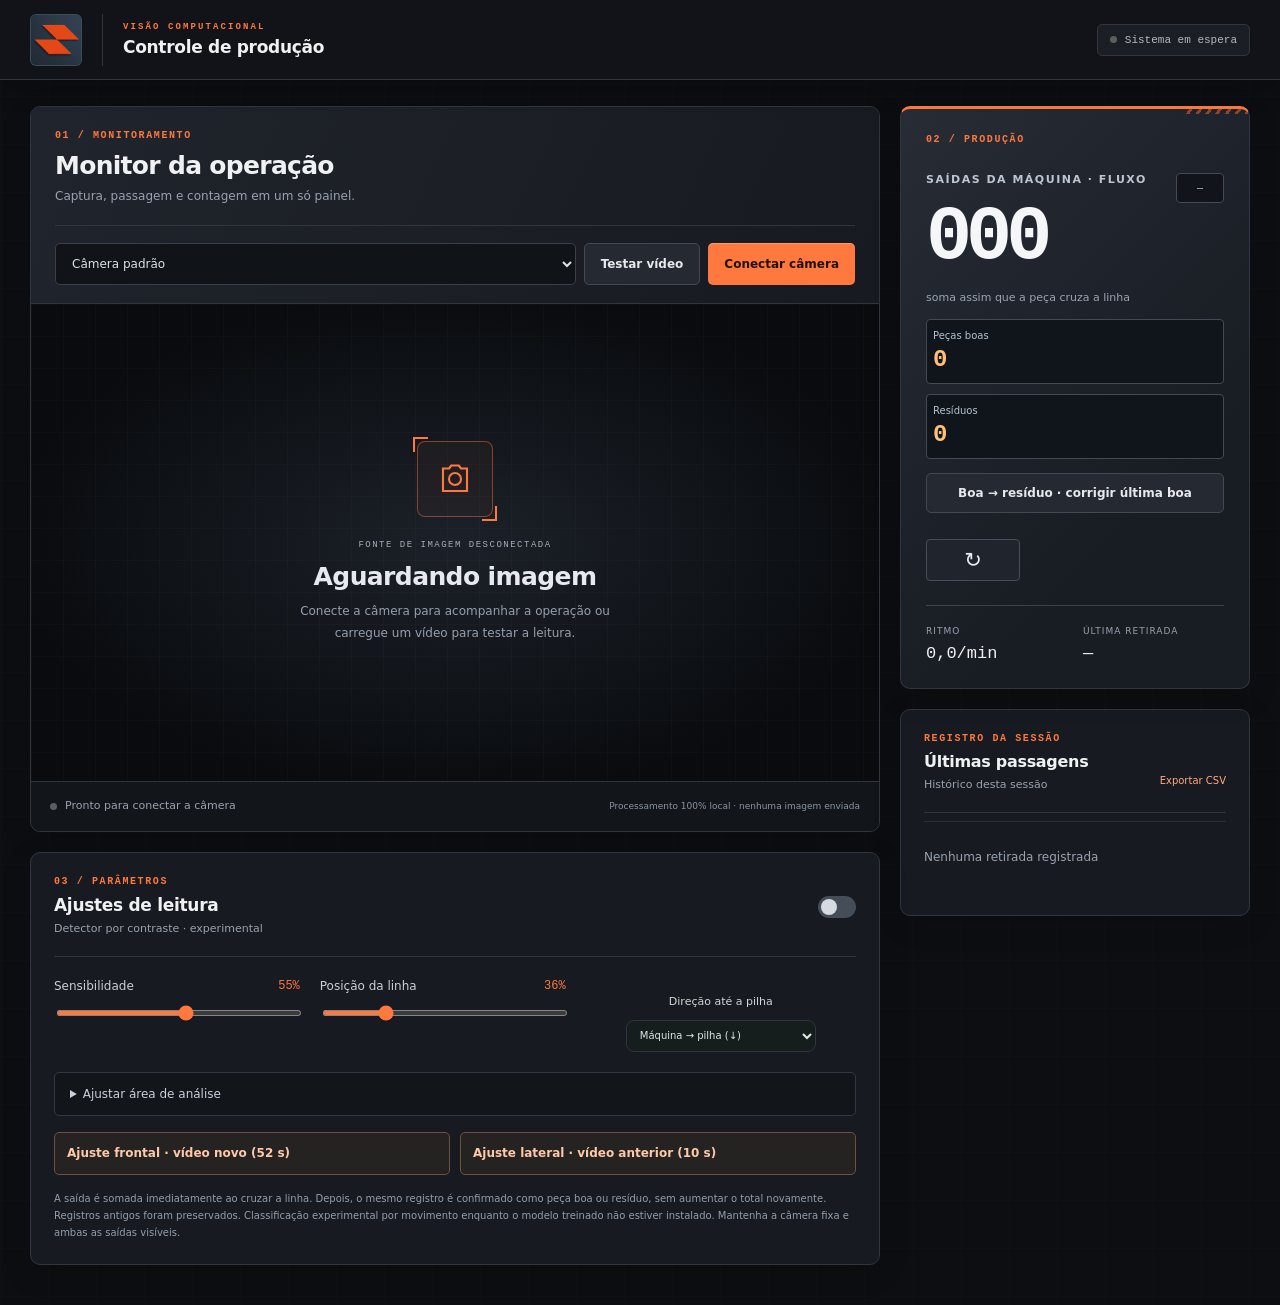
==== public/linhacount/index.html @ 06e6c3b4 "Add files via upload" ====
<!doctype html>
<html lang="pt-BR">
<head>
  <meta charset="UTF-8" />
  <meta name="viewport" content="width=device-width, initial-scale=1.0" />
  <meta name="theme-color" content="#101215" />
  <title>Controle de produção — Contagem de tecidos</title>
  <link rel="stylesheet" href="styles.css" />
  <link rel="stylesheet" href="mobile.css" />
  <link rel="stylesheet" href="brand.css?v=16" />
  <link rel="stylesheet" href="tracker.css?v=15" />
</head>
<body>
  <header class="topbar">
    <div class="brand"><div class="logo"><img src="logo-marca.jpg" alt="Logo da empresa" width="1082" height="976" /></div></div>
    <div class="header-context"><span>VISÃO COMPUTACIONAL</span><strong>Controle de produção</strong></div>
    <div id="systemBadge" class="badge"><i></i><span>Sistema em espera</span></div>
  </header>

  <main class="workspace">
    <section class="camera-card card">
      <div class="card-head">
        <div><span class="eyebrow">01 / MONITORAMENTO</span><h1>Monitor da operação</h1><p>Captura, passagem e contagem em um só painel.</p></div>
        <div class="source-controls">
          <select id="cameraSelect" aria-label="Selecionar câmera"><option value="">Câmera padrão</option></select>
          <button id="fileButton" class="button secondary" type="button">Testar vídeo</button>
          <input id="fileInput" type="file" accept="video/*" hidden />
          <button id="flipCameraButton" class="button secondary camera-flip" type="button" hidden>Trocar câmera</button>
          <button id="cameraButton" class="button primary" type="button">Conectar câmera</button>
        </div>
      </div>

      <div id="stage" class="stage">
        <video id="video" autoplay muted playsinline></video>
        <div id="emptyState" class="empty-state">
          <div class="camera-icon" aria-hidden="true"><svg width="36" height="36" viewBox="0 0 24 24" fill="none" stroke="currentColor" stroke-width="1.4"><path d="M8 5l1.5-2h5L16 5h4v15H4V5z"/><circle cx="12" cy="12" r="4"/></svg></div><span class="empty-kicker">FONTE DE IMAGEM DESCONECTADA</span><strong>Aguardando imagem</strong>
          <p>Conecte a câmera para acompanhar a operação ou carregue um vídeo para testar a leitura.</p>
        </div>
        <div id="analysisArea" class="analysis-area">
          <div id="searchBand" class="search-band" title="Área efetivamente analisada: a borda deve percorrer esta faixa">
            <span class="area-label">Área de análise</span>
            <b class="corner c1"></b><b class="corner c2"></b><b class="corner c3"></b><b class="corner c4"></b>
          </div>
          <div id="countLine" class="count-line"><span>INÍCIO DA CONFIRMAÇÃO</span></div>
          <div id="trackerBox" class="tracker-box"><span id="trackerLabel">MOVIMENTO #001</span><i id="trackerPoint"></i></div>
        </div>
        <div id="countFlash" class="count-flash">+1 passagem</div>
        <div class="stage-hud"><span id="fpsLabel">0 fps</span><span id="motionLabel">Movimento 0%</span></div>
        <canvas id="analysisCanvas" width="240" height="135" hidden></canvas>
      </div>

      <div class="statusbar"><div><i id="statusDot"></i><span id="statusText">Pronto para conectar a câmera</span></div><span>Processamento 100% local · nenhuma imagem enviada</span></div>
      <p id="frameWarning" hidden style="padding:12px;color:#ffd36a" role="status">Leitura abaixo de 12 quadros/s: podem ocorrer perdas. Mantenha esta aba visível, o aparelho desbloqueado e confira a conexão da câmera.</p>
    </section>

    <aside class="sidebar">
      <section class="counter-card card">
        <span class="eyebrow">02 / PRODUÇÃO</span>
        <div class="counter-top"><div><label>Saídas da máquina · fluxo</label><output id="countValue">000</output><span class="counter-unit">soma assim que a peça cruza a linha</span></div><div id="confidenceRing" class="confidence-ring" title="Qualidade do sinal">—</div></div>
        <div class="classification-totals"><div><span>Peças boas</span><strong id="goodValue">0</strong></div><div><span>Resíduos</span><strong id="residueValue">0</strong></div></div>
        <button id="residueButton" class="button secondary" type="button">Boa → resíduo · corrigir última boa</button>
        <div class="counter-actions">
          <button id="minusButton" class="icon-button" aria-label="Retirar uma unidade" hidden>−</button>
          <button id="resetButton" class="icon-button" aria-label="Zerar contador">↻</button>
          <button id="plusButton" class="icon-button" aria-label="Adicionar uma unidade" hidden>+</button>
        </div>
        <div class="metrics"><div><span>Ritmo</span><strong id="rateValue">0,0/min</strong></div><div><span>Última retirada</span><strong id="lastEvent">—</strong></div></div>
      </section>

      <section class="history-card card">
        <div class="section-title"><div><span class="eyebrow">REGISTRO DA SESSÃO</span><h2>Últimas passagens</h2><p>Histórico desta sessão</p></div><button id="exportButton" class="text-button" type="button">Exportar CSV</button></div>
        <ol id="eventList" class="event-list"><li class="empty-event">Nenhuma retirada registrada</li></ol>
      </section>
    </aside>

      <section class="control-card card">
        <div class="section-title"><div><span class="eyebrow">03 / PARÂMETROS</span><h2>Ajustes de leitura</h2><p>Detector por contraste · experimental</p></div><label class="switch"><input id="armedSwitch" type="checkbox" aria-label="Ativar contagem automática" /><span></span></label></div>

        <div class="settings-grid">
        <div class="field"><div><label for="sensitivity">Sensibilidade</label><output id="sensitivityValue">55%</output></div><input id="sensitivity" type="range" min="10" max="95" value="55" /></div>
        <div class="field"><div><label for="linePosition">Posição da linha</label><output id="lineValue">36%</output></div><input id="linePosition" type="range" min="20" max="85" value="36" /></div>
        <div class="select-field"><label for="direction">Direção até a pilha</label><select id="direction"><option value="down" selected>Máquina → pilha (↓)</option><option value="up">Máquina → pilha (↑)</option></select></div>
        </div>
        <details>
          <summary>Ajustar área de análise</summary>
          <div class="area-grid">
            <label>Esquerda<input id="roiX" type="range" min="0" max="60" value="12" /></label>
            <label>Topo<input id="roiY" type="range" min="0" max="60" value="13" /></label>
            <label>Largura<input id="roiW" type="range" min="25" max="100" value="76" /></label>
            <label>Altura<input id="roiH" type="range" min="25" max="100" value="74" /></label>
            <label>Busca antes da linha<input id="searchSpan" type="range" min="10" max="30" value="20" /></label>
          </div>
        </details>
        <div class="preset-grid">
        <button id="frontalPresetButton" class="button calibrate" type="button">Ajuste frontal · vídeo novo (52 s)</button>
        <button id="calibrateButton" class="button calibrate" type="button">Ajuste lateral · vídeo anterior (10 s)</button>
        </div>
        <p class="tip">A saída é somada imediatamente ao cruzar a linha. Depois, o mesmo registro é confirmado como peça boa ou resíduo, sem aumentar o total novamente. Registros antigos foram preservados. Classificação experimental por movimento enquanto o modelo treinado não estiver instalado. Mantenha a câmera fixa e ambas as saídas visíveis.</p>
      </section>
  </main>

  <div id="toast" class="toast" role="status" aria-live="polite"></div>
  <script src="edge-detector.js?v=13"></script>
  <script src="destination-detector.js?v=17"></script>
  <script src="station.js?v=5"></script>
  <script src="app.js?v=31"></script>
</body>
</html>
---- public/linhacount/styles.css ----
:root{color-scheme:dark;--bg:#080d0c;--card:#101716;--card2:#141d1b;--line:rgba(255,255,255,.09);--text:#f0f5f2;--muted:#8f9d98;--green:#42dfa0;--green2:#1fac78;--amber:#f4cd55;--red:#ff6b63;--radius:18px;font-family:Inter,ui-sans-serif,system-ui,-apple-system,"Segoe UI",sans-serif}*{box-sizing:border-box}body{margin:0;min-width:320px;min-height:100vh;background:radial-gradient(circle at 75% -20%,rgba(66,223,160,.12),transparent 35%),var(--bg);color:var(--text)}button,select,input{font:inherit}.topbar{height:72px;padding:0 28px;border-bottom:1px solid var(--line);background:rgba(9,15,14,.94);display:flex;align-items:center;justify-content:space-between;position:sticky;top:0;z-index:20;backdrop-filter:blur(14px)}.brand{display:flex;align-items:center;gap:12px}.brand>div:last-child{display:flex;flex-direction:column}.brand strong{font-size:16px}.brand span{color:var(--muted);font-size:11px;margin-top:2px}.logo{width:40px;height:40px;border-radius:12px;display:grid;place-items:center;background:var(--green);color:#07120e;font-size:13px;font-weight:900;box-shadow:0 0 30px rgba(66,223,160,.16)}.badge{display:flex;align-items:center;gap:8px;padding:7px 12px;border-radius:100px;border:1px solid var(--line);font-size:12px;color:#a9b4b0;background:rgba(255,255,255,.025)}.badge i,.statusbar i{width:7px;height:7px;border-radius:50%;background:#59615e}.badge.live{color:#a7f2d2;border-color:rgba(66,223,160,.25);background:rgba(66,223,160,.08)}.badge.live i{background:var(--green);box-shadow:0 0 0 5px rgba(66,223,160,.1);animation:pulse 1.5s infinite}.workspace{max-width:1540px;margin:auto;padding:24px 28px 36px;display:grid;grid-template-columns:minmax(0,1fr) 370px;gap:20px}.card{background:linear-gradient(160deg,rgba(18,26,24,.98),rgba(13,20,18,.98));border:1px solid var(--line);border-radius:var(--radius);box-shadow:0 20px 55px rgba(0,0,0,.18)}.camera-card{overflow:hidden;align-self:start}.card-head{min-height:76px;padding:15px 18px;display:flex;align-items:center;justify-content:space-between;gap:15px;border-bottom:1px solid var(--line)}h1,h2,p{margin:0}.card-head h1,.section-title h2{font-size:15px;font-weight:650}.card-head p,.section-title p{color:var(--muted);font-size:11px;margin-top:4px}.source-controls{display:flex;align-items:center;gap:8px}.source-controls select{width:190px;height:36px;color:#dfe8e4;background:#151e1c;border:1px solid var(--line);border-radius:9px;padding:0 30px 0 10px;outline:none}.source-controls select:focus{border-color:var(--green)}.button{height:36px;border:0;border-radius:9px;padding:0 13px;font-size:12px;font-weight:650;cursor:pointer;transition:.18s}.button:hover{transform:translateY(-1px)}.button.primary{background:var(--green);color:#07120e}.button.secondary{background:#1a2421;color:#dce5e1;border:1px solid var(--line)}.stage{position:relative;aspect-ratio:16/9;min-height:370px;background:#040706;overflow:hidden}.stage video{width:100%;height:100%;object-fit:contain;opacity:0;transition:opacity .25s}.stage.has-video video{opacity:1}.empty-state{position:absolute;inset:0;display:grid;place-content:center;text-align:center;padding:30px}.stage.has-video .empty-state{display:none}.camera-icon{width:64px;height:64px;margin:0 auto 16px;border:1px dashed rgba(255,255,255,.18);border-radius:18px;background:rgba(255,255,255,.025);display:grid;place-items:center;color:var(--muted);font-size:26px}.empty-state strong{font-size:15px}.empty-state p{max-width:390px;color:var(--muted);font-size:12px;line-height:1.7;margin-top:8px}.analysis-area{display:none;position:absolute;left:12%;top:13%;width:76%;height:74%;border:1px solid rgba(66,223,160,.62);border-radius:10px;pointer-events:none;box-shadow:inset 0 0 45px rgba(66,223,160,.025)}.stage.has-video .analysis-area{display:block}.area-label{position:absolute;top:-25px;left:-1px;padding:4px 7px;border-radius:5px;background:rgba(21,76,55,.88);color:#a9f7d5;font-size:9px;text-transform:uppercase;letter-spacing:.12em;font-weight:800}.count-line{position:absolute;left:0;right:0;top:58%;border-top:2px dashed var(--amber)}.count-line span{position:absolute;right:-1px;top:-24px;background:var(--amber);color:#171305;border-radius:4px;padding:3px 6px;font-size:9px;font-weight:900;text-transform:uppercase;letter-spacing:.08em}.corner{position:absolute;width:18px;height:18px;border-color:var(--green)}.c1{left:-2px;top:-2px;border-left:3px solid;border-top:3px solid}.c2{right:-2px;top:-2px;border-right:3px solid;border-top:3px solid}.c3{left:-2px;bottom:-2px;border-left:3px solid;border-bottom:3px solid}.c4{right:-2px;bottom:-2px;border-right:3px solid;border-bottom:3px solid}.stage-hud{display:none;position:absolute;left:12px;bottom:11px;gap:6px}.stage.has-video .stage-hud{display:flex}.stage-hud span{font:10px ui-monospace,monospace;background:rgba(0,0,0,.66);padding:4px 7px;border-radius:5px;color:#d7e2dd}.count-flash{position:absolute;inset:0;display:grid;place-items:center;font-size:90px;font-weight:900;color:var(--green);opacity:0;transform:scale(.75);text-shadow:0 10px 60px rgba(0,0,0,.75);pointer-events:none}.count-flash.show{animation:countFlash .7s ease}.statusbar{min-height:42px;padding:9px 17px;display:flex;align-items:center;justify-content:space-between;gap:14px;color:var(--muted);font-size:10px;border-top:1px solid var(--line)}.statusbar div{display:flex;align-items:center;gap:8px}.statusbar i.active{background:var(--amber);box-shadow:0 0 10px rgba(244,205,85,.5)}.sidebar{display:flex;flex-direction:column;gap:16px}.counter-card{padding:22px}.counter-top{display:flex;justify-content:space-between;align-items:flex-start}.counter-top label{display:block;color:var(--muted);font-size:10px;font-weight:750;text-transform:uppercase;letter-spacing:.16em}.counter-top output{display:block;margin-top:5px;font:650 68px ui-monospace,SFMono-Regular,Consolas,monospace;line-height:1.05;letter-spacing:-.09em;font-variant-numeric:tabular-nums}.confidence-ring{width:42px;height:42px;border:1px solid var(--line);border-radius:50%;display:grid;place-items:center;color:var(--muted);font-size:11px}.counter-actions{display:grid;grid-template-columns:repeat(3,1fr);gap:8px;margin-top:16px}.icon-button{height:40px;border-radius:9px;border:1px solid var(--line);background:#151e1c;color:#dce5e1;font-size:21px;cursor:pointer;transition:.15s}.icon-button:hover{background:#1b2824;border-color:rgba(66,223,160,.25)}.metrics{display:grid;grid-template-columns:1fr 1fr;gap:10px;margin-top:16px;padding-top:15px;border-top:1px solid var(--line)}.metrics div{display:flex;flex-direction:column;gap:4px}.metrics span{color:var(--muted);font-size:9px;text-transform:uppercase;letter-spacing:.1em}.metrics strong{font-size:13px}.control-card,.history-card{padding:18px}.section-title{display:flex;align-items:center;justify-content:space-between;gap:12px}.switch{position:relative;width:38px;height:22px}.switch input{opacity:0;width:0;height:0}.switch span{position:absolute;inset:0;background:#27302e;border-radius:99px;cursor:pointer;transition:.2s}.switch span:after{content:"";position:absolute;width:16px;height:16px;left:3px;top:3px;background:#84908c;border-radius:50%;transition:.2s}.switch input:checked+span{background:var(--green2)}.switch input:checked+span:after{transform:translateX(16px);background:white}.field{margin-top:18px}.field>div{display:flex;justify-content:space-between;color:#ced8d4;font-size:11px}.field output{color:var(--green);font-family:ui-monospace,monospace}.field input[type=range],.area-grid input{width:100%;accent-color:var(--green);margin-top:9px;height:4px}details{margin-top:16px;padding:11px 12px;background:rgba(255,255,255,.025);border:1px solid var(--line);border-radius:10px}summary{cursor:pointer;font-size:11px;color:#ccd6d2}.area-grid{display:grid;grid-template-columns:1fr 1fr;gap:12px;margin-top:13px}.area-grid label{font-size:9px;color:var(--muted)}.area-grid input{display:block}.button.calibrate{width:100%;height:39px;margin-top:14px;background:rgba(66,223,160,.1);border:1px solid rgba(66,223,160,.22);color:#9ff0cd}.button.calibrate:disabled{opacity:.5;cursor:not-allowed}.tip{margin-top:9px!important;color:var(--muted);font-size:9px!important;line-height:1.5!important}.text-button{border:0;background:none;color:var(--green);font-size:10px;cursor:pointer}.event-list{list-style:none;margin:14px 0 0;padding:0;max-height:165px;overflow:auto}.event-list li{display:grid;grid-template-columns:28px 1fr auto;align-items:center;gap:8px;padding:9px 2px;border-top:1px solid rgba(255,255,255,.055);font-size:10px}.event-list li b{width:24px;height:24px;display:grid;place-items:center;border-radius:7px;background:rgba(66,223,160,.09);color:var(--green)}.event-list li span{color:#dbe4e0}.event-list li time{color:var(--muted);font-family:ui-monospace,monospace}.event-list .empty-event{display:block;text-align:center;color:var(--muted);padding:25px 0}.toast{position:fixed;left:50%;bottom:22px;transform:translate(-50%,20px);padding:10px 14px;border:1px solid var(--line);border-radius:10px;background:#19221f;color:#e9f0ed;font-size:11px;opacity:0;pointer-events:none;transition:.25s;z-index:50;box-shadow:0 15px 40px rgba(0,0,0,.35)}.toast.show{opacity:1;transform:translate(-50%,0)}@keyframes pulse{50%{opacity:.45}}@keyframes countFlash{0%{opacity:0;transform:scale(.7)}25%{opacity:1;transform:scale(1)}100%{opacity:0;transform:scale(1.12)}}@media(max-width:1050px){.workspace{grid-template-columns:1fr}.sidebar{display:grid;grid-template-columns:1fr 1fr}.history-card{grid-column:1/-1}}@media(max-width:720px){.topbar{padding:0 16px}.badge span{display:none}.workspace{padding:14px;display:block}.card{margin-bottom:14px}.card-head{align-items:flex-start;flex-direction:column}.source-controls{width:100%;flex-wrap:wrap}.source-controls select{width:100%}.source-controls .button{flex:1}.stage{min-height:250px}.statusbar>span{display:none}.sidebar{display:block}.counter-top output{font-size:60px}}
---- public/linhacount/mobile.css ----
html,body{max-width:100%;overflow-x:hidden}body{min-width:0;min-height:100dvh}
@media(max-width:720px){
  .topbar{height:58px;padding-left:max(12px,env(safe-area-inset-left));padding-right:max(12px,env(safe-area-inset-right))}
  .logo{width:34px;height:34px;border-radius:10px}.brand span{display:none}.badge{padding:7px 9px}
  .workspace{width:100%;padding:10px max(10px,env(safe-area-inset-right)) calc(18px + env(safe-area-inset-bottom)) max(10px,env(safe-area-inset-left))}
  .card{width:100%;margin-bottom:10px;border-radius:13px}.card-head{min-height:0;padding:12px;align-items:stretch;gap:10px}.card-head p{line-height:1.4}
  .source-controls{display:grid;grid-template-columns:1fr 1fr;gap:7px}.source-controls select{grid-column:1/-1;width:100%;min-width:0}.source-controls .button{width:100%;min-width:0;padding:0 8px}
  .stage{width:100%;min-height:0;aspect-ratio:3/4}.stage video{object-fit:contain}.statusbar{padding:8px 12px}
  .counter-card{padding:16px}.counter-top output{font-size:56px}.control-card,.history-card{padding:15px}
  .select-field{align-items:flex-start;flex-direction:column;gap:7px}.select-field select{width:100%;max-width:none}.area-grid{grid-template-columns:1fr}
  .event-list li{grid-template-columns:28px minmax(0,1fr)}.event-list li time{grid-column:2}
  .toast{width:calc(100% - 24px);text-align:center;bottom:calc(12px + env(safe-area-inset-bottom))}
}
@media(max-width:380px){.source-controls{grid-template-columns:1fr}.source-controls select{grid-column:auto}.counter-top output{font-size:50px}.card-head h1{font-size:14px}}
@media(max-width:720px) and (orientation:landscape){.stage{aspect-ratio:16/9;max-height:72vh}.workspace{padding-bottom:10px}}
---- public/linhacount/brand.css ----
/* Industrial interface. Camera, tracking coordinates and count logic are unchanged. */
.embedded-station.expanded-station .stage{height:65vh;min-height:300px}
.embedded-station.expanded-station .source-controls{display:flex;flex-wrap:wrap}
.embedded-station.expanded-station .source-controls select{flex:1;min-width:160px}
.embedded-station.expanded-station .workspace{max-width:1500px;margin:auto}
body.embedded-station{min-height:0;background:#101318}
.embedded-station .topbar,.embedded-station .card-head>div:first-child,.embedded-station .history-card,.embedded-station .counter-actions,.embedded-station .metrics,.embedded-station .confidence-ring,.embedded-station .counter-card>.eyebrow,.embedded-station .counter-unit{display:none}
.embedded-station .workspace{display:block;padding:0;max-width:none}
.embedded-station .card{margin:0;border:0;border-radius:0;box-shadow:none}
.embedded-station .card-head{padding:8px;min-height:0;gap:0}
.embedded-station .source-controls{padding:0;border:0;display:grid;grid-template-columns:1fr 1fr;gap:6px}
.embedded-station .source-controls select{grid-column:1/-1;width:100%;min-width:0;font-size:11px}
.embedded-station .source-controls .button{padding:8px 5px;font-size:10px;min-height:38px}
.embedded-station .stage{aspect-ratio:auto;height:235px;min-height:235px;max-height:none}
.embedded-station .empty-state{padding:15px}.embedded-station .empty-state strong{font-size:16px}
.embedded-station .empty-state p,.embedded-station .empty-kicker{font-size:9px}
.embedded-station .camera-icon{width:38px;height:38px;margin-bottom:12px}
.embedded-station .statusbar{padding:8px;font-size:10px;min-height:0}
.embedded-station .statusbar>span{display:none}
.embedded-station .sidebar{display:block}.embedded-station .counter-card{padding:9px;background:#171b22}
.embedded-station .counter-top>div:first-child{display:flex;align-items:center;justify-content:space-between;width:100%;gap:8px}
.embedded-station .counter-top label{font-size:9px;letter-spacing:0}
.embedded-station .counter-top output{font-size:24px;letter-spacing:0;margin:0}
.embedded-station>.station-notice{font-size:10px!important;padding:8px!important;line-height:1.5}
.embedded-station .embedded-settings{margin:0;border-radius:0;padding:10px;border:0;border-top:1px solid #343c49}
.embedded-station .control-card{padding:12px 0}.embedded-station .section-title h2{font-size:14px}
.embedded-station .settings-grid,.embedded-station .preset-grid,.embedded-station .area-grid{grid-template-columns:1fr}
:root{color-scheme:dark;--bg:#0c0e11;--card:#171a20;--card2:#1d2128;--line:#30353e;--text:#f0f1f3;--muted:#9aA2af;--accent:#ff783e;--radius:10px}
body{background:linear-gradient(90deg,#ffffff02 1px,transparent 1px),linear-gradient(#ffffff02 1px,transparent 1px),var(--bg);background-size:48px 48px;color:var(--text)}
.topbar{height:80px;padding:0 30px;background:#111318;border-bottom:1px solid #32363d;box-shadow:0 8px 24px #0003}
.brand{padding-right:20px;border-right:1px solid var(--line)}
.logo{position:relative;width:52px;height:52px;flex:0 0 52px;border-radius:6px;overflow:hidden;background:#293745;border:1px solid #ffffff18;box-shadow:none}
.logo img{position:absolute;width:190%;max-width:none;height:auto;left:50%;top:50%;transform:translate(-50%,-50%)}
.header-context{display:flex;flex-direction:column;gap:5px;margin-left:20px;margin-right:auto}
.header-context span{font:600 9px ui-monospace,Consolas,monospace;letter-spacing:2.1px;color:var(--accent)}
.header-context strong{font-size:17px;font-weight:600;letter-spacing:-.3px}
.badge{padding:9px 12px;border-radius:5px;font:11px ui-monospace,Consolas,monospace;background:#1b1e24;color:#b3bac4}
.badge.live{background:#142a22}
.workspace{max-width:1660px;padding:26px 30px 40px;display:grid;grid-template-columns:minmax(0,1fr) 350px;grid-template-areas:"camera sidebar" "controls sidebar";gap:20px;align-items:start}
.card{background:var(--card);border:1px solid var(--line);border-radius:var(--radius);box-shadow:0 8px 30px #0002;min-width:0}
.camera-card{grid-area:camera}
.sidebar{grid-area:sidebar;display:flex;flex-direction:column;gap:20px;min-width:0}
.control-card{grid-area:controls}
.card-head{padding:23px 24px 18px;display:flex;flex-direction:column;align-items:stretch;gap:20px;background:linear-gradient(115deg,#20242c,#171a20)}
.eyebrow{display:block;font:600 10px ui-monospace,Consolas,monospace;letter-spacing:1.6px;color:var(--accent);margin-bottom:10px}
.card-head h1{font-size:25px;letter-spacing:-.7px;font-weight:650}
.card-head p{font-size:12px;line-height:1.5;color:var(--muted);margin-top:7px}
.source-controls{display:flex;flex-wrap:wrap;width:100%;gap:8px;padding-top:17px;border-top:1px solid var(--line)}
.source-controls select{flex:1;min-width:160px;width:auto}
.source-controls select,.select-field select{height:42px;color:#dce1e9;background:#101318;border:1px solid #3a404a;border-radius:5px;padding:0 12px;font-size:12px}
.button{height:auto;min-height:42px;padding:10px 16px;border-radius:5px;font-size:12px;font-weight:650}
.button:hover{transform:none}
.button.primary{background:var(--accent);color:#211107;box-shadow:inset 0 1px #ffffff40}
.button.primary:hover{background:#ff935f}
.button.secondary{background:#252a32;border:1px solid #424955;color:#e6e9ed}
.button.secondary:hover{background:#333a44}
.stage{background:#060709;aspect-ratio:16/9;min-height:390px}
.stage:not(.has-video){background-image:linear-gradient(#ffffff04 1px,transparent 1px),linear-gradient(90deg,#ffffff04 1px,transparent 1px),radial-gradient(ellipse at center,#1c2129,#090b0e 75%);background-size:32px 32px,32px 32px,100% 100%}
.empty-state{padding:32px;color:#e6e9ef}
.camera-icon{width:76px;height:76px;margin-bottom:23px;border:1px solid #ff783e70;border-radius:8px;background:#ff783e0a;color:var(--accent);position:relative}
.camera-icon:before,.camera-icon:after{content:"";position:absolute;width:13px;height:13px;border-color:var(--accent);border-style:solid}
.camera-icon:before{left:-5px;top:-5px;border-width:2px 0 0 2px}
.camera-icon:after{right:-5px;bottom:-5px;border-width:0 2px 2px 0}
.empty-kicker{font:9px ui-monospace,Consolas,monospace;letter-spacing:1.5px;color:#a6aebb;margin-bottom:12px}
.empty-state strong{font-size:25px;font-weight:550;letter-spacing:-.6px}
.empty-state p{max-width:350px;font-size:12px;line-height:1.8;color:#969fad;margin-top:10px}
.stage-hud{top:12px;bottom:auto}
.stage-hud span{border:1px solid #ffffff24;border-radius:3px;background:#080a0ee8}
.statusbar{min-height:50px;padding:12px 19px;background:#12151a;font-size:11px;line-height:1.5}
.statusbar>span{font-size:9px;color:#8b95a3}
.statusbar i{flex-shrink:0}
.counter-card{position:relative;padding:25px;background:linear-gradient(135deg,#272c35,#181c23 70%);border-top:3px solid var(--accent);overflow:hidden}
.counter-card:after{content:"";position:absolute;right:0;top:0;width:66px;height:5px;background:repeating-linear-gradient(125deg,transparent 0 5px,#ff783e70 5px 8px);pointer-events:none}
.counter-card>.eyebrow{margin-bottom:28px}
.counter-top{gap:6px}
.counter-top>div:first-child{min-width:0}
.counter-top label{font-size:11px;color:#bdc5d0;letter-spacing:1.5px}
.counter-top output{font:600 clamp(66px,6vw,90px)/1.15 ui-monospace,Consolas,monospace;letter-spacing:-6px;color:#f5f6f8;margin:8px 0 4px;overflow-wrap:anywhere}
.counter-unit{font-size:11px;color:#9ba5b3}
.confidence-ring{width:48px;height:30px;flex-shrink:0;border-radius:4px;font:10px ui-monospace,Consolas,monospace;color:#b8c2cf;background:#11151b;border-color:#424a56}
.counter-actions{gap:8px;margin-top:26px}
.icon-button{height:42px;border-radius:4px;background:#20252d;border:1px solid #454d59;color:#e8edf5}
.icon-button:hover{border-color:var(--accent);background:#30353f}
.metrics{gap:16px;margin-top:24px;padding-top:20px;border-color:#3b424e}
.metrics span{font-size:9px;letter-spacing:1px}
.metrics strong{font:500 17px ui-monospace,Consolas,monospace;margin-top:4px}
.control-card,.history-card{padding:23px}
.section-title{padding-bottom:18px;border-bottom:1px solid var(--line)}
.section-title .eyebrow{margin-bottom:8px}
.section-title h2{font-size:17px;font-weight:600;letter-spacing:-.3px}
.section-title p{margin-top:6px;line-height:1.5}
.switch{flex-shrink:0}
.switch span{background:#454d59}
.switch span:after{background:#d6dbe2}
.switch input:checked+span{background:var(--accent)}
.settings-grid{display:grid;grid-template-columns:1fr 1fr 1.1fr;gap:20px;margin-top:22px;align-items:start}
.field{margin-top:0;padding:0}
.field>div,.select-field label{font-size:12px;color:#c8d0db}
.field output{color:var(--accent);font-size:12px}
.field input[type=range],.area-grid input{accent-color:var(--accent);height:6px;margin-top:17px;cursor:pointer}
.select-field{display:flex;flex-direction:column;gap:10px;margin:0}
.select-field select{width:100%;min-width:0}
details{margin-top:20px;padding:14px 15px;background:#12151a;border-radius:5px;border-color:#323944}
summary{color:#c8d0db;font-size:12px}
.area-grid{grid-template-columns:repeat(3,minmax(0,1fr));gap:18px}
.area-grid label{font-size:11px}
.preset-grid{display:grid;grid-template-columns:1fr 1fr;gap:10px;margin-top:16px}
.button.calibrate{margin:0;min-height:43px;height:auto;white-space:normal;background:#252322;border:1px solid #71503a;color:#ffc8a8;text-align:left;padding:12px}
.button.calibrate:hover{background:#352a23;border-color:var(--accent)}
.tip{font-size:10px!important;line-height:1.7!important;color:#949eac;margin-top:15px!important}
.history-card .section-title{align-items:flex-end}
.history-card h2{font-size:16px}
.text-button{color:#ffab7f;font-size:10px;white-space:nowrap;padding:8px 0}
.event-list{max-height:420px;margin-top:8px;scrollbar-width:thin;scrollbar-color:#454d59 transparent}
.event-list li{padding:14px 0;border-color:#2b313a;font-size:11px}
.event-list li span{color:#c8d0db;overflow-wrap:anywhere}
.event-list li b{border-radius:3px;background:#ff783e14;color:#ffad86}
.event-list .empty-event{text-align:left;padding:28px 0;font-size:12px}
.toast{background:#232831;border-color:#565f6c;color:#edf1f7;border-radius:5px}
#frameWarning{background:#352914;color:#ffd98d!important;margin:0}
button:focus-visible,select:focus-visible,summary:focus-visible,input:focus-visible{outline:2px solid #ffad80;outline-offset:4px}
.switch:has(input:focus-visible){outline:2px solid #ffad80;outline-offset:4px;border-radius:20px}
[hidden]{display:none!important}
@media(min-width:1600px){.stage{min-height:460px}}
@media(max-width:1200px){.workspace{padding:22px;grid-template-columns:minmax(0,1fr) 310px;gap:16px}.counter-card,.control-card,.history-card{padding:20px}.settings-grid{grid-template-columns:1fr 1fr}.select-field{grid-column:1/-1}.source-controls select{flex-basis:100%}.counter-top output{font-size:75px}.card-head{padding:20px}}
@media(max-width:1050px){.workspace{grid-template-columns:1fr;grid-template-areas:"camera" "sidebar" "controls"}.sidebar{display:grid;grid-template-columns:1fr 1fr;align-items:start}.history-card{grid-column:auto}.settings-grid{grid-template-columns:1fr 1fr 1.1fr}.select-field{grid-column:auto}.source-controls select{flex-basis:auto}.stage{min-height:380px}.event-list{max-height:210px}}
@media(max-width:720px){
.topbar{height:70px;padding:0 max(14px,env(safe-area-inset-right)) 0 max(14px,env(safe-area-inset-left))}
.brand{padding-right:12px}.logo{width:43px;height:43px;flex-basis:43px}
.header-context{margin-left:12px;gap:5px}.header-context span{font-size:7px;letter-spacing:1.2px}.header-context strong{font-size:13px}.badge{padding:8px}
.workspace{display:grid;gap:14px;padding:14px max(12px,env(safe-area-inset-right)) calc(24px + env(safe-area-inset-bottom)) max(12px,env(safe-area-inset-left))}
.card{margin:0;border-radius:8px}.sidebar{display:grid;grid-template-columns:1fr;gap:14px}
.card-head{padding:19px 16px;gap:16px}.card-head h1{font-size:23px}.eyebrow{font-size:9px}
.source-controls{display:grid;grid-template-columns:1fr 1fr;gap:8px;padding-top:14px}.source-controls select{min-width:0;width:100%;grid-column:1/-1;height:44px}.source-controls .button{padding:10px 8px;min-height:44px}
.stage{min-height:0;aspect-ratio:3/4}.empty-state{padding:24px}.empty-state strong{font-size:23px}.empty-kicker{font-size:8px;letter-spacing:1px}
.statusbar{padding:12px 14px}.counter-card,.history-card,.control-card{padding:20px}.counter-top output{font-size:82px}.counter-card>.eyebrow{margin-bottom:22px}
.settings-grid{grid-template-columns:1fr;gap:22px}.area-grid{grid-template-columns:1fr 1fr}.preset-grid{grid-template-columns:1fr}.event-list{max-height:260px}
}
@media(max-width:380px){.source-controls{grid-template-columns:1fr}.source-controls select{grid-column:auto}.header-context strong{font-size:12px}.header-context span{letter-spacing:.6px}.topbar{gap:0}.area-grid{grid-template-columns:1fr}}
@media(max-width:720px) and (orientation:landscape){.stage{aspect-ratio:16/9;max-height:72vh}}
@media(prefers-reduced-motion:reduce){*,*:before,*:after{animation:none!important;transition:none!important}}
---- public/linhacount/tracker.css ----
.tracker-box{display:none;position:absolute;border:2px solid var(--green);border-radius:7px;box-shadow:0 0 0 1px rgba(0,0,0,.35),0 0 22px rgba(66,223,160,.18);transition:left .08s linear,top .08s linear,width .08s linear,height .08s linear;z-index:4}
.tracker-box.visible{display:block}.tracker-box.crossed{border-color:var(--amber);box-shadow:0 0 26px rgba(244,205,85,.42)}
.tracker-box span{position:absolute;left:-2px;top:-22px;padding:3px 6px;border-radius:4px;background:var(--green);color:#05100c;font:800 8px ui-monospace,monospace;white-space:nowrap;letter-spacing:.06em}
.tracker-box.crossed span{background:var(--amber)}.tracker-box i{position:absolute;width:10px;height:10px;border-radius:50%;background:var(--green);border:2px solid #07120e;transform:translate(-50%,-50%);left:50%;top:50%;box-shadow:0 0 0 4px rgba(66,223,160,.22)}
.select-field{display:flex;align-items:center;justify-content:space-between;gap:12px;margin-top:16px}.select-field label{font-size:11px;color:#ced8d4}
.select-field select{height:32px;max-width:190px;padding:0 28px 0 9px;border:1px solid var(--line);border-radius:8px;background:#151e1c;color:#dfe8e4;font-size:10px;outline:none}.select-field select:focus{border-color:var(--green)}
/* The crop is just a coordinate container. Only the sampled band is outlined. */
.analysis-area{border:0;border-radius:0;box-shadow:none}
.search-band{position:absolute;border:1px solid #80dbbf;background:rgba(65,210,160,.035);pointer-events:none}
.search-band .area-label{top:-21px;font-size:8px;letter-spacing:.04em;padding:3px 5px;white-space:nowrap}
.search-band .corner{width:10px;height:10px;color:#b6f7e0}
.count-line{right:auto;z-index:3}
.count-line span{font-size:8px;top:-18px;padding:2px 4px;white-space:nowrap;letter-spacing:.03em}
.tracker-box{transition:none;box-shadow:0 0 0 1px #051b16;z-index:4}
.tracker-box span{top:7px;left:0;font-size:8px;letter-spacing:0;padding:2px 4px}
.tracker-box.crossed{opacity:.85;box-shadow:none}
.count-flash{inset:12px 12px auto auto;display:block;padding:7px 10px;border:1px solid #66dda9;background:#092d23;font:800 12px ui-monospace,monospace;border-radius:4px;z-index:6;transform:none;text-shadow:none}
.count-flash.show{animation:passageFlash .65s ease}
@keyframes passageFlash{0%,100%{opacity:0}15%,75%{opacity:1}}
.classification-totals{display:grid;grid-template-columns:minmax(0,1fr);gap:10px;margin:14px 0}
.classification-totals div{padding:10px 6px;border:1px solid #414a55;background:#10151b;border-radius:4px;min-width:0}
.classification-totals span{display:block;font-size:10px;color:#b6c3d0;overflow-wrap:anywhere}
.classification-totals strong{display:block;font:700 24px ui-monospace,monospace;margin-top:5px;color:#ffc074}
#residueButton{width:100%;height:auto;min-height:40px;white-space:normal}
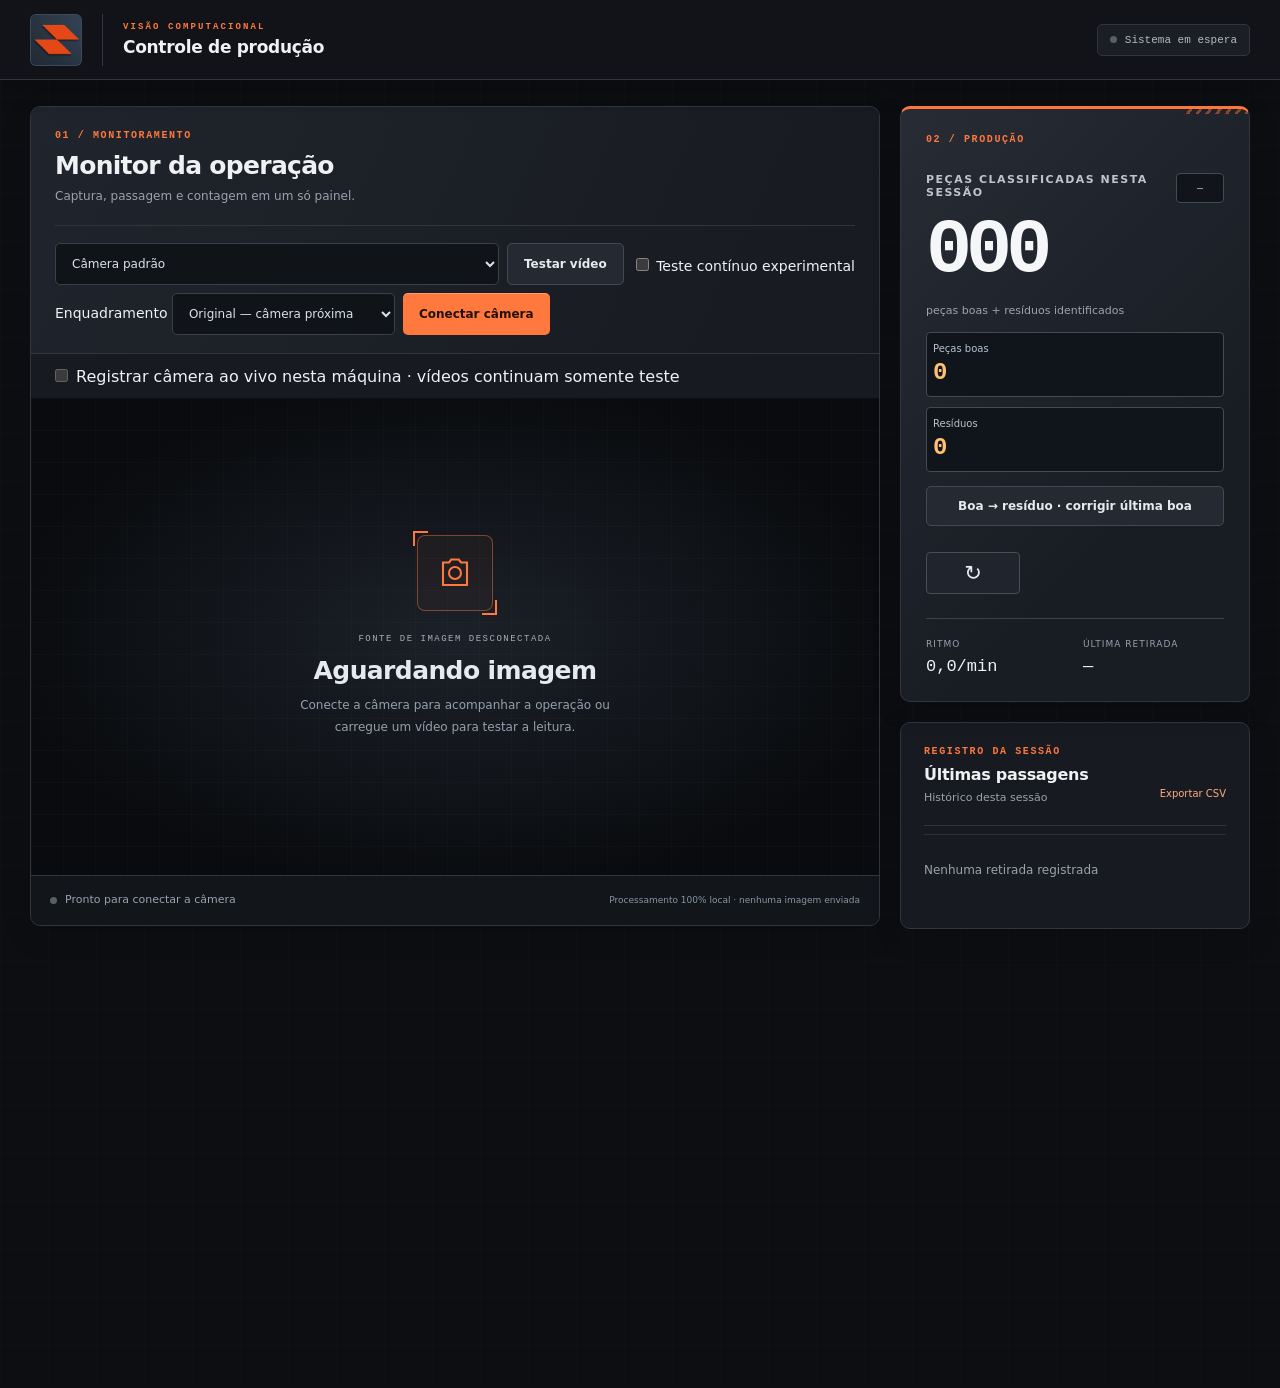
==== commit 57c015ce: "Integrate v43 experimental lateral counting and Python video tests" ====
--- a/public/linhacount/index.html
+++ b/public/linhacount/index.html
@@ -25,11 +25,19 @@
           <select id="cameraSelect" aria-label="Selecionar câmera"><option value="">Câmera padrão</option></select>
           <button id="fileButton" class="button secondary" type="button">Testar vídeo</button>
           <input id="fileInput" type="file" accept="video/*" hidden />
+          <label style="font-size:14px"><input id="continuousTest" type="checkbox" /> Teste contínuo experimental</label>
+          <label style="font-size:14px">Enquadramento
+            <select id="detectorView" aria-label="Enquadramento da detecção">
+              <option value="original">Original — câmera próxima</option>
+              <option value="wide">Amplo — mesa inteira (teste)</option>
+            </select>
+          </label>
           <button id="flipCameraButton" class="button secondary camera-flip" type="button" hidden>Trocar câmera</button>
           <button id="cameraButton" class="button primary" type="button">Conectar câmera</button>
         </div>
       </div>
 
+      <label style="display:block;padding:12px 20px;font-size:16px"><input id="recordProduction" type="checkbox" checked /> Registrar câmera ao vivo nesta máquina · vídeos continuam somente teste</label>
       <div id="stage" class="stage">
         <video id="video" autoplay muted playsinline></video>
         <div id="emptyState" class="empty-state">
@@ -56,7 +64,7 @@
     <aside class="sidebar">
       <section class="counter-card card">
         <span class="eyebrow">02 / PRODUÇÃO</span>
-        <div class="counter-top"><div><label>Saídas da máquina · fluxo</label><output id="countValue">000</output><span class="counter-unit">soma assim que a peça cruza a linha</span></div><div id="confidenceRing" class="confidence-ring" title="Qualidade do sinal">—</div></div>
+        <div class="counter-top"><div><label>Peças classificadas nesta sessão</label><output id="countValue">000</output><span class="counter-unit">peças boas + resíduos identificados</span></div><div id="confidenceRing" class="confidence-ring" title="Qualidade do sinal">—</div></div>
         <div class="classification-totals"><div><span>Peças boas</span><strong id="goodValue">0</strong></div><div><span>Resíduos</span><strong id="residueValue">0</strong></div></div>
         <button id="residueButton" class="button secondary" type="button">Boa → resíduo · corrigir última boa</button>
         <div class="counter-actions">
@@ -73,7 +81,7 @@
       </section>
     </aside>
 
-      <section class="control-card card">
+      <section class="control-card card" hidden>
         <div class="section-title"><div><span class="eyebrow">03 / PARÂMETROS</span><h2>Ajustes de leitura</h2><p>Detector por contraste · experimental</p></div><label class="switch"><input id="armedSwitch" type="checkbox" aria-label="Ativar contagem automática" /><span></span></label></div>
 
         <div class="settings-grid">
@@ -101,8 +109,9 @@
 
   <div id="toast" class="toast" role="status" aria-live="polite"></div>
   <script src="edge-detector.js?v=13"></script>
-  <script src="destination-detector.js?v=17"></script>
-  <script src="station.js?v=5"></script>
-  <script src="app.js?v=31"></script>
+  <script src="destination-detector.js?v=37"></script>
+  <script src="station.js?v=38"></script>
+  <script src="frame-buffer.js?v=40"></script>
+  <script src="app.js?v=43"></script>
 </body>
 </html>
